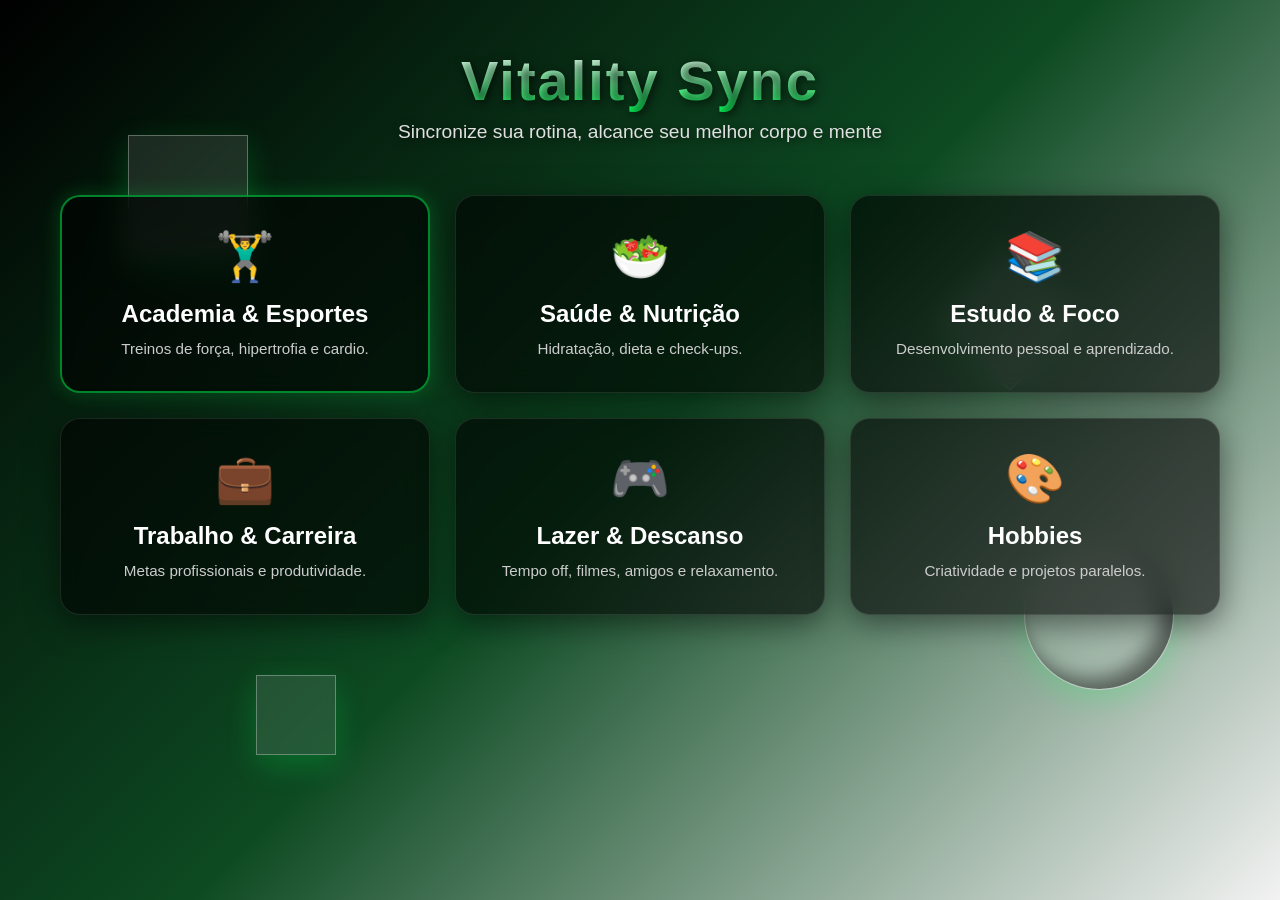
==== index.html @ bf5cecdc "Add files via upload" ====
<!DOCTYPE html>
<html lang="pt-BR">
<head>
    <meta charset="UTF-8">
    <meta name="viewport" content="width=device-width, initial-scale=1.0">
    <title>Vitality Sync | Estilo de Vida Saudável</title>
    <link rel="stylesheet" href="style.css">
</head>
<body>
    <!-- Fundo com objetos 3D flutuantes -->
    <div class="background-3d">
        <div class="shape cube cube1"></div>
        <div class="shape sphere"></div>
        <div class="shape diamond"></div>
        <div class="shape cube cube2"></div>
    </div>

    <header>
        <h1>Vitality Sync</h1>
        <p>Sincronize sua rotina, alcance seu melhor corpo e mente</p>
    </header>

    <main class="grid-container">
        <!-- Card 1: Academia -->
        <a href="academia.html" class="card-link">
            <div class="card card-destaque">
                <div class="card-icon">🏋️‍♂️</div>
                <h2>Academia & Esportes</h2>
                <p>Treinos de força, hipertrofia e cardio.</p>
            </div>
        </a>

        <!-- Card 2: Saúde -->
        <a href="saude.html" class="card-link">
            <div class="card">
                <div class="card-icon">🥗</div>
                <h2>Saúde & Nutrição</h2>
                <p>Hidratação, dieta e check-ups.</p>
            </div>
        </a>

        <!-- Card 3: Estudo -->
        <a href="estudo.html" class="card-link">
            <div class="card">
                <div class="card-icon">📚</div>
                <h2>Estudo & Foco</h2>
                <p>Desenvolvimento pessoal e aprendizado.</p>
            </div>
        </a>

        <!-- Card 4: Trabalho -->
        <a href="trabalho.html" class="card-link">
            <div class="card">
                <div class="card-icon">💼</div>
                <h2>Trabalho & Carreira</h2>
                <p>Metas profissionais e produtividade.</p>
            </div>
        </a>

        <!-- Card 5: Lazer -->
        <a href="lazer.html" class="card-link">
            <div class="card">
                <div class="card-icon">🎮</div>
                <h2>Lazer & Descanso</h2>
                <p>Tempo off, filmes, amigos e relaxamento.</p>
            </div>
        </a>

        <!-- Card 6: Hobby -->
        <a href="hobby.html" class="card-link">
            <div class="card">
                <div class="card-icon">🎨</div>
                <h2>Hobbies</h2>
                <p>Criatividade e projetos paralelos.</p>
            </div>
        </a>
    </main>
</body>
</html>
---- style.css ----
/* Reset e Estilos Básicos */
* {
    margin: 0;
    padding: 0;
    box-sizing: border-box;
    font-family: 'Segoe UI', Tahoma, Geneva, Verdana, sans-serif;
}

/* Fundo em degradê: Preto, Verde e Branco */
body {
    background: linear-gradient(135deg, #000000 0%, #0d4a22 50%, #f2f2f2 100%);
    color: #fff;
    min-height: 100vh;
    overflow-x: hidden;
    position: relative;
}

/* Animações e Objetos 3D de Fundo */
.background-3d {
    position: fixed;
    top: 0; left: 0; width: 100%; height: 100%;
    z-index: -1;
    overflow: hidden;
}

.shape {
    position: absolute;
    background: rgba(255, 255, 255, 0.1);
    backdrop-filter: blur(4px);
    border: 1px solid rgba(255, 255, 255, 0.3);
    animation: float 20s infinite linear;
    box-shadow: 0 10px 30px rgba(0, 255, 85, 0.2);
}

.cube1 {
    width: 120px; height: 120px;
    top: 15%; left: 10%;
    animation-duration: 25s;
}

.sphere {
    width: 150px; height: 150px;
    border-radius: 50%;
    top: 60%; left: 80%;
    box-shadow: inset -10px -10px 20px rgba(0,0,0,0.5), 0 10px 30px rgba(0, 255, 85, 0.2);
    animation-duration: 18s;
    animation-direction: reverse;
}

.diamond {
    width: 100px; height: 100px;
    transform: rotate(45deg);
    top: 30%; left: 75%;
    animation-duration: 22s;
}

.cube2 {
    width: 80px; height: 80px;
    top: 75%; left: 20%;
    animation-duration: 15s;
}

@keyframes float {
    0% { transform: translateY(10vh) rotateX(0deg) rotateY(0deg) rotateZ(0deg); }
    50% { transform: translateY(-30vh) rotateX(180deg) rotateY(180deg) rotateZ(90deg); }
    100% { transform: translateY(10vh) rotateX(360deg) rotateY(360deg) rotateZ(180deg); }
}

/* Cabeçalho */
header {
    text-align: center;
    padding: 3rem 1rem 2rem;
    text-shadow: 2px 2px 10px rgba(0, 0, 0, 0.7);
}

header h1 {
    font-size: 3.5rem;
    font-weight: 800;
    letter-spacing: 2px;
    background: -webkit-linear-gradient(#fff, #00ff55);
    -webkit-background-clip: text;
    -webkit-text-fill-color: transparent;
    margin-bottom: 0.5rem;
}

header p {
    font-size: 1.2rem;
    color: #e0e0e0;
}

/* Links dos Cards na Home */
.card-link {
    text-decoration: none;
    color: inherit;
    display: block;
}

/* Grid de Cards (Efeito Glassmorphism) */
.grid-container {
    display: grid;
    grid-template-columns: repeat(auto-fit, minmax(280px, 1fr));
    gap: 25px;
    padding: 20px;
    max-width: 1200px;
    margin: 0 auto 40px;
}

.card {
    background: rgba(0, 0, 0, 0.6);
    border: 1px solid rgba(255, 255, 255, 0.1);
    border-radius: 20px;
    padding: 2rem 1.5rem;
    text-align: center;
    cursor: pointer;
    backdrop-filter: blur(12px);
    transition: all 0.4s ease;
    box-shadow: 0 8px 32px rgba(0, 0, 0, 0.5);
    display: flex;
    flex-direction: column;
    justify-content: center;
    align-items: center;
    height: 100%;
}

.card-icon {
    font-size: 3rem;
    margin-bottom: 15px;
    transition: transform 0.4s ease;
}

.card-destaque {
    border: 2px solid rgba(0, 255, 85, 0.5);
    box-shadow: 0 0 20px rgba(0, 255, 85, 0.2);
}

.card:hover {
    transform: translateY(-10px);
    box-shadow: 0 15px 40px rgba(0, 255, 85, 0.4);
    border-color: #00ff55;
}

.card:hover .card-icon {
    transform: scale(1.2);
}

.card h2 {
    font-size: 1.5rem;
    margin-bottom: 10px;
    color: #fff;
}

.card p {
    color: #cccccc;
    font-size: 0.95rem;
    line-height: 1.4;
}

/* --- ESTILOS DAS PÁGINAS INTERNAS (Páginas Individuais dos Cards) --- */
.page-container {
    max-width: 900px;
    margin: 0 auto 50px;
    padding: 20px;
}

.btn-voltar {
    display: inline-block;
    padding: 10px 20px;
    background: rgba(0, 255, 85, 0.2);
    color: #00ff55;
    border: 1px solid #00ff55;
    border-radius: 30px;
    text-decoration: none;
    font-weight: bold;
    margin-bottom: 25px;
    transition: all 0.3s ease;
    backdrop-filter: blur(5px);
}

.btn-voltar:hover {
    background: #00ff55;
    color: #000;
    box-shadow: 0 0 15px rgba(0, 255, 85, 0.6);
}

.content-box {
    background: rgba(0, 0, 0, 0.65);
    border: 1px solid rgba(255, 255, 255, 0.15);
    border-radius: 20px;
    padding: 35px;
    backdrop-filter: blur(12px);
    box-shadow: 0 10px 40px rgba(0, 0, 0, 0.6);
}

.content-box h2 {
    font-size: 2.2rem;
    color: #00ff55;
    margin-bottom: 15px;
}

.intro-text {
    font-size: 1.1rem;
    line-height: 1.6;
    color: #e0e0e0;
    margin-bottom: 30px;
}

.topic-grid {
    display: grid;
    grid-template-columns: repeat(auto-fit, minmax(260px, 1fr));
    gap: 20px;
    margin-top: 20px;
}

.topic-card {
    background: rgba(255, 255, 255, 0.05);
    border-left: 4px solid #00ff55;
    border-radius: 10px;
    padding: 20px;
    transition: transform 0.3s ease;
}

.topic-card:hover {
    transform: translateX(5px);
    background: rgba(255, 255, 255, 0.08);
}

.topic-card h3 {
    font-size: 1.2rem;
    color: #fff;
    margin-bottom: 8px;
}

.topic-card p {
    font-size: 0.95rem;
    color: #ccc;
    line-height: 1.4;
}

/* Responsividade */
@media (max-width: 768px) {
    header h1 { font-size: 2.5rem; }
    .card { padding: 1.5rem 1rem; }
    .content-box { padding: 20px; }
}
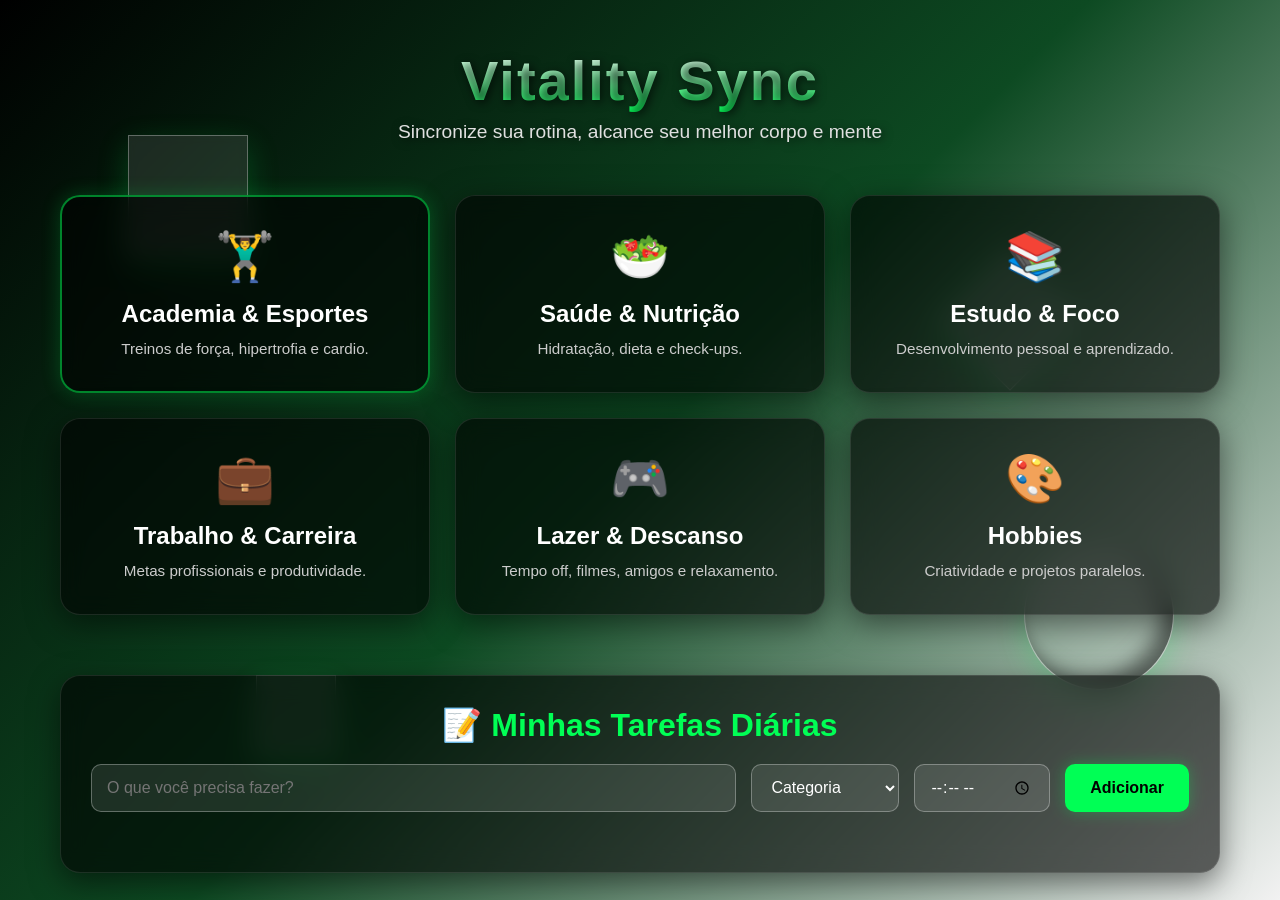
==== commit 1bbee84b: "Add files via upload" ====
--- a/index.html
+++ b/index.html
@@ -75,5 +75,106 @@
             </div>
         </a>
     </main>
+
+    <!-- Nova Seção: Gerenciador de Tarefas -->
+    <section class="task-manager-section">
+        <div class="task-manager-box">
+            <h2>📝 Minhas Tarefas Diárias</h2>
+            
+            <form id="task-form" class="task-form">
+                <input type="text" id="task-desc" placeholder="O que você precisa fazer?" required>
+                
+                <select id="task-category" required>
+                    <option value="" disabled selected>Categoria</option>
+                    <option value="Academia">🏋️‍♂️ Academia</option>
+                    <option value="Saúde">🥗 Saúde</option>
+                    <option value="Estudo">📚 Estudo</option>
+                    <option value="Trabalho">💼 Trabalho</option>
+                    <option value="Lazer">🎮 Lazer</option>
+                    <option value="Hobby">🎨 Hobby</option>
+                </select>
+
+                <input type="time" id="task-time" required>
+                
+                <button type="submit">Adicionar</button>
+            </form>
+
+            <div id="task-list" class="task-list">
+                <!-- As tarefas aparecerão aqui via JavaScript -->
+            </div>
+        </div>
+    </section>
+
+    <!-- JAVASCRIPT: Gerenciamento e Ordenação de Tarefas -->
+    <script>
+        // Array para armazenar as tarefas
+        let tarefas = [];
+
+        const taskForm = document.getElementById('task-form');
+        const taskList = document.getElementById('task-list');
+
+        // Evento de envio do formulário
+        taskForm.addEventListener('submit', function(event) {
+            event.preventDefault(); // Evita que a página recarregue
+
+            // Captura os valores
+            const desc = document.getElementById('task-desc').value;
+            const category = document.getElementById('task-category').value;
+            const time = document.getElementById('task-time').value;
+
+            // Cria o objeto da tarefa
+            const novaTarefa = {
+                id: Date.now(),
+                desc: desc,
+                category: category,
+                time: time
+            };
+
+            // Adiciona ao array
+            tarefas.push(novaTarefa);
+
+            // Ordena as tarefas pelo horário (do mais cedo pro mais tarde)
+            tarefas.sort((a, b) => a.time.localeCompare(b.time));
+
+            // Atualiza a tela
+            renderizarTarefas();
+
+            // Limpa o formulário
+            taskForm.reset();
+        });
+
+        // Função para desenhar as tarefas na tela
+        function renderizarTarefas() {
+            taskList.innerHTML = ''; // Limpa a lista atual
+
+            if(tarefas.length === 0) {
+                taskList.innerHTML = '<p class="empty-msg">Nenhuma tarefa agendada.</p>';
+                return;
+            }
+
+            tarefas.forEach(tarefa => {
+                // Cria o elemento da tarefa
+                const div = document.createElement('div');
+                div.className = 'task-item';
+                
+                div.innerHTML = `
+                    <div class="task-info">
+                        <span class="task-time">⏰ ${tarefa.time}</span>
+                        <span class="task-cat badge-${tarefa.category.toLowerCase()}">${tarefa.category}</span>
+                        <span class="task-text">${tarefa.desc}</span>
+                    </div>
+                    <button class="btn-delete" onclick="removerTarefa(${tarefa.id})">❌</button>
+                `;
+
+                taskList.appendChild(div);
+            });
+        }
+
+        // Função para remover uma tarefa
+        function removerTarefa(id) {
+            tarefas = tarefas.filter(tarefa => tarefa.id !== id);
+            renderizarTarefas();
+        }
+    </script>
 </body>
 </html>
--- a/style.css
+++ b/style.css
@@ -241,4 +241,171 @@
     header h1 { font-size: 2.5rem; }
     .card { padding: 1.5rem 1rem; }
     .content-box { padding: 20px; }
+}
+.task-manager-section {
+    max-width: 1200px;
+    margin: 0 auto 60px;
+    padding: 0 20px;
+}
+
+.task-manager-box {
+    background: rgba(0, 0, 0, 0.6);
+    border: 1px solid rgba(255, 255, 255, 0.1);
+    border-radius: 20px;
+    padding: 30px;
+    backdrop-filter: blur(12px);
+    box-shadow: 0 10px 30px rgba(0, 0, 0, 0.5);
+}
+
+.task-manager-box h2 {
+    color: #00ff55;
+    margin-bottom: 20px;
+    text-align: center;
+    font-size: 2rem;
+}
+
+.task-form {
+    display: flex;
+    flex-wrap: wrap;
+    gap: 15px;
+    margin-bottom: 30px;
+    justify-content: center;
+}
+
+.task-form input,
+.task-form select {
+    background: rgba(255, 255, 255, 0.1);
+    border: 1px solid rgba(255, 255, 255, 0.3);
+    color: #fff;
+    padding: 12px 15px;
+    border-radius: 10px;
+    font-size: 1rem;
+    outline: none;
+    transition: border 0.3s;
+}
+
+.task-form input[type="text"] {
+    flex: 1;
+    min-width: 250px;
+}
+
+.task-form input:focus,
+.task-form select:focus {
+    border-color: #00ff55;
+    background: rgba(255, 255, 255, 0.15);
+}
+
+/* Opções do select precisam ter fundo escuro para leitura */
+.task-form select option {
+    background: #111;
+    color: #fff;
+}
+
+.task-form button {
+    background: #00ff55;
+    color: #000;
+    border: none;
+    padding: 12px 25px;
+    border-radius: 10px;
+    font-weight: bold;
+    font-size: 1rem;
+    cursor: pointer;
+    transition: all 0.3s ease;
+    box-shadow: 0 0 15px rgba(0, 255, 85, 0.3);
+}
+
+.task-form button:hover {
+    background: #00cc44;
+    transform: translateY(-2px);
+    box-shadow: 0 5px 20px rgba(0, 255, 85, 0.5);
+}
+
+/* Lista de Tarefas */
+.task-list {
+    display: flex;
+    flex-direction: column;
+    gap: 15px;
+}
+
+.empty-msg {
+    text-align: center;
+    color: #aaa;
+    font-style: italic;
+}
+
+.task-item {
+    display: flex;
+    justify-content: space-between;
+    align-items: center;
+    background: rgba(255, 255, 255, 0.05);
+    padding: 15px 20px;
+    border-radius: 12px;
+    border-left: 4px solid #00ff55;
+    transition: transform 0.2s;
+}
+
+.task-item:hover {
+    background: rgba(255, 255, 255, 0.1);
+    transform: translateX(5px);
+}
+
+.task-info {
+    display: flex;
+    align-items: center;
+    gap: 15px;
+    flex-wrap: wrap;
+}
+
+.task-time {
+    font-weight: bold;
+    color: #00ff55;
+    background: rgba(0, 255, 85, 0.1);
+    padding: 5px 10px;
+    border-radius: 5px;
+}
+
+.task-cat {
+    font-size: 0.85rem;
+    padding: 4px 10px;
+    border-radius: 20px;
+    background: rgba(255, 255, 255, 0.15);
+    color: #ddd;
+    text-transform: uppercase;
+    letter-spacing: 1px;
+}
+
+.task-text {
+    font-size: 1.1rem;
+    color: #fff;
+}
+
+.btn-delete {
+    background: none;
+    border: none;
+    color: #ff4444;
+    font-size: 1.2rem;
+    cursor: pointer;
+    transition: transform 0.2s;
+}
+
+.btn-delete:hover {
+    transform: scale(1.2);
+}
+
+/* Responsividade do Form de Tarefas */
+@media (max-width: 768px) {
+    .task-form {
+        flex-direction: column;
+    }
+    .task-form input[type="text"],
+    .task-form select,
+    .task-form input[type="time"],
+    .task-form button {
+        width: 100%;
+    }
+    .task-info {
+        flex-direction: column;
+        align-items: flex-start;
+        gap: 8px;
+    }
 }
